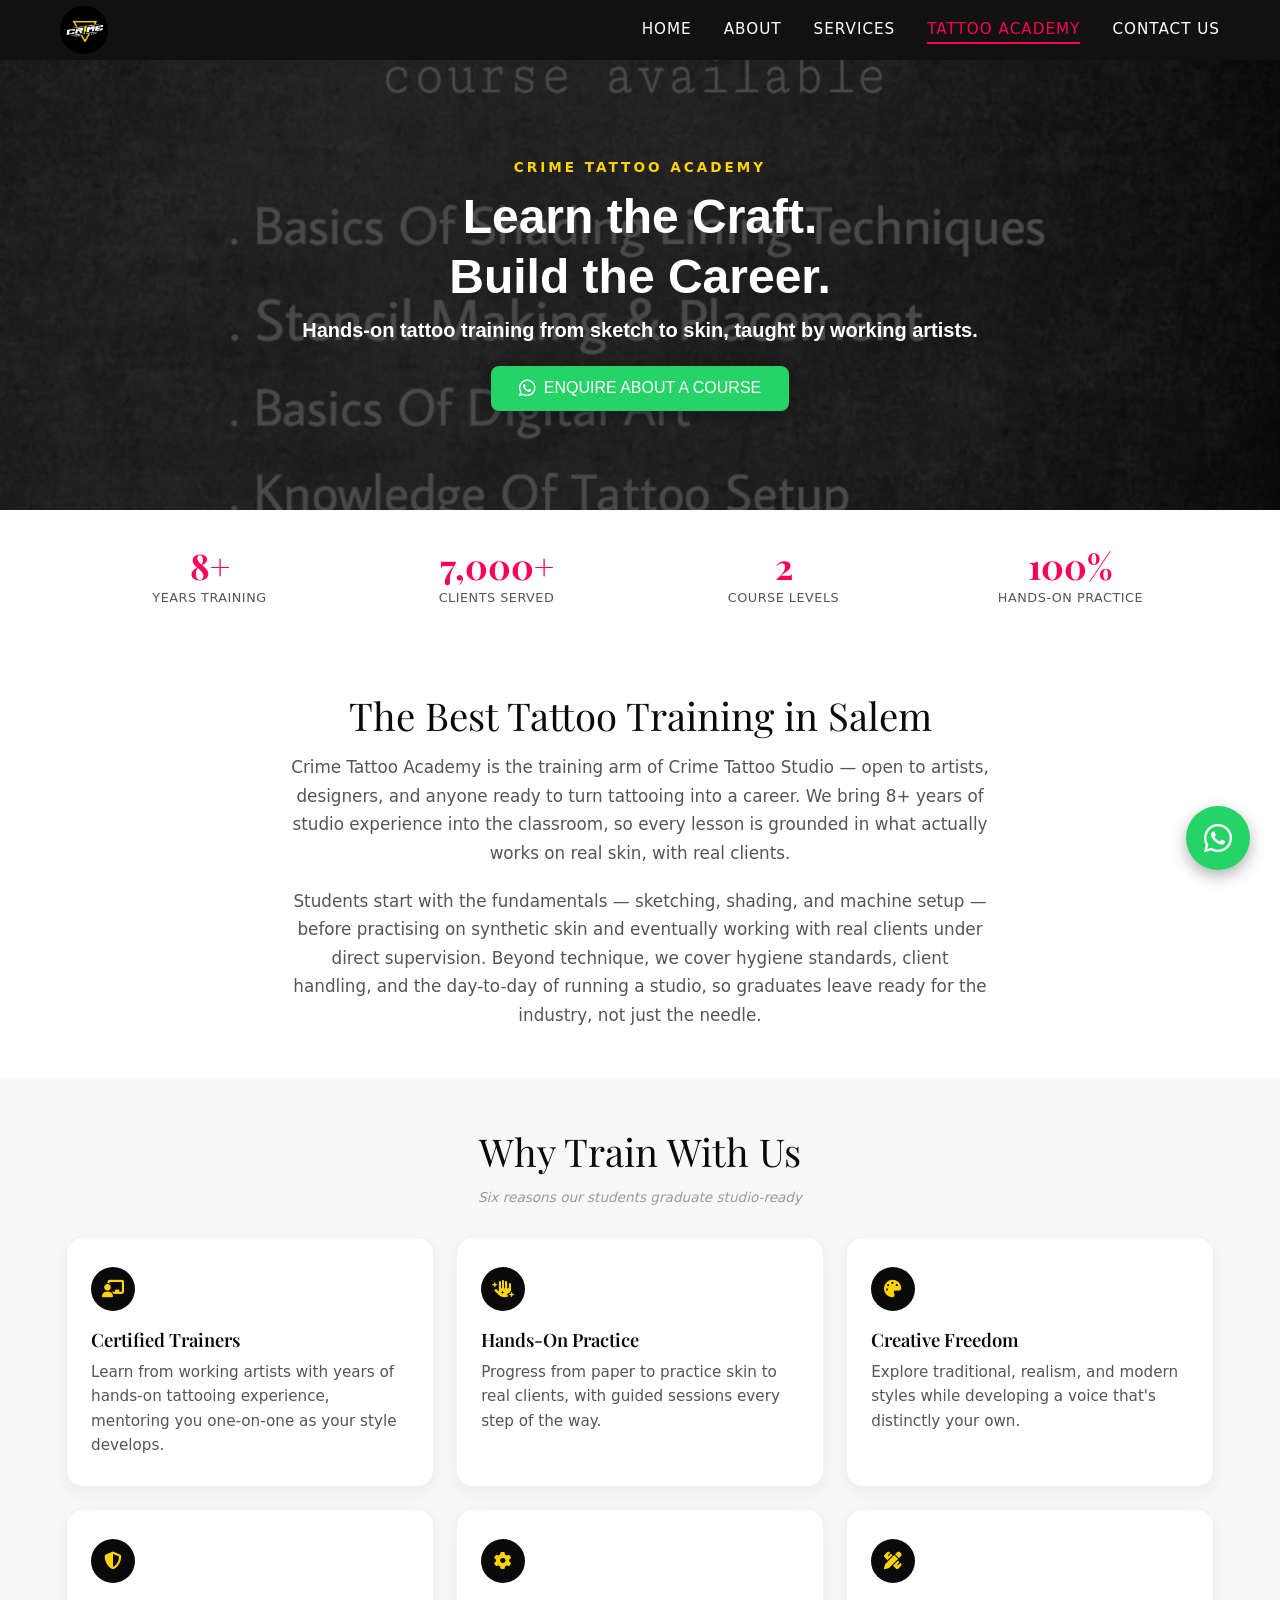
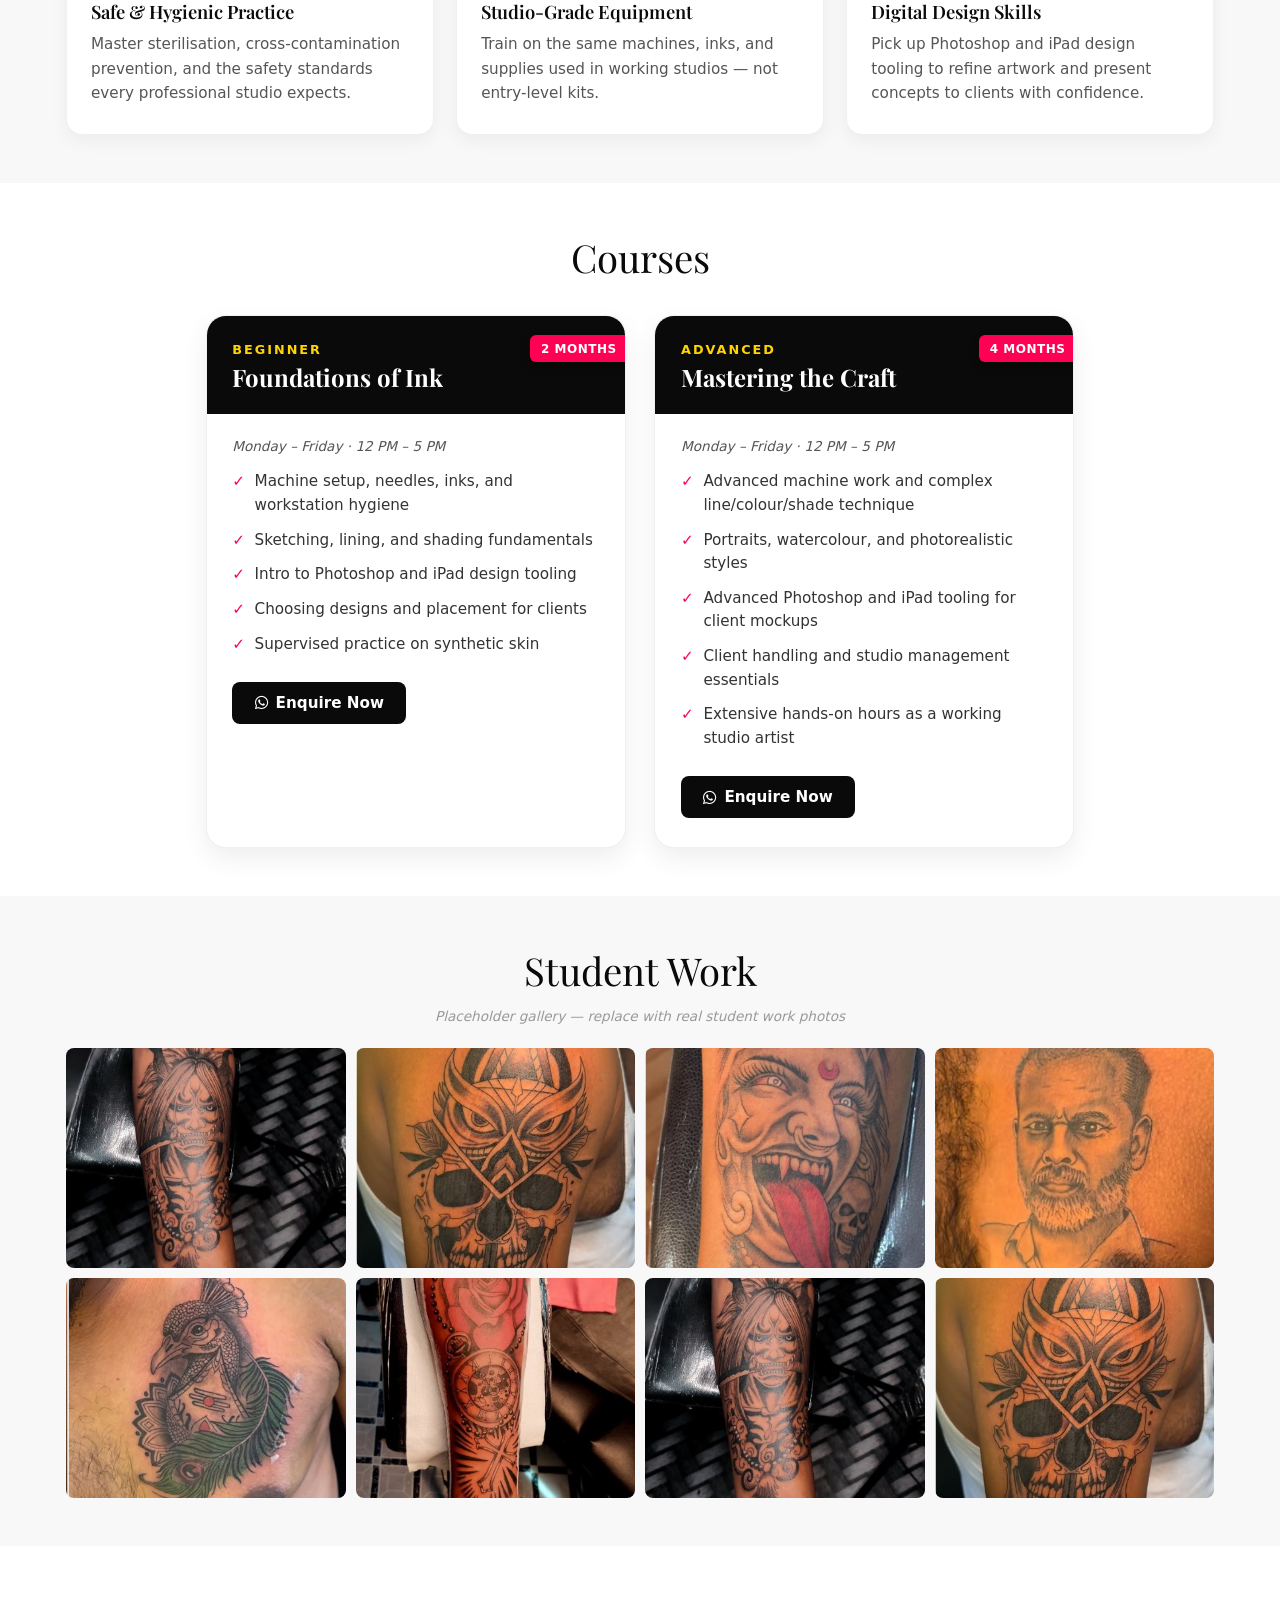
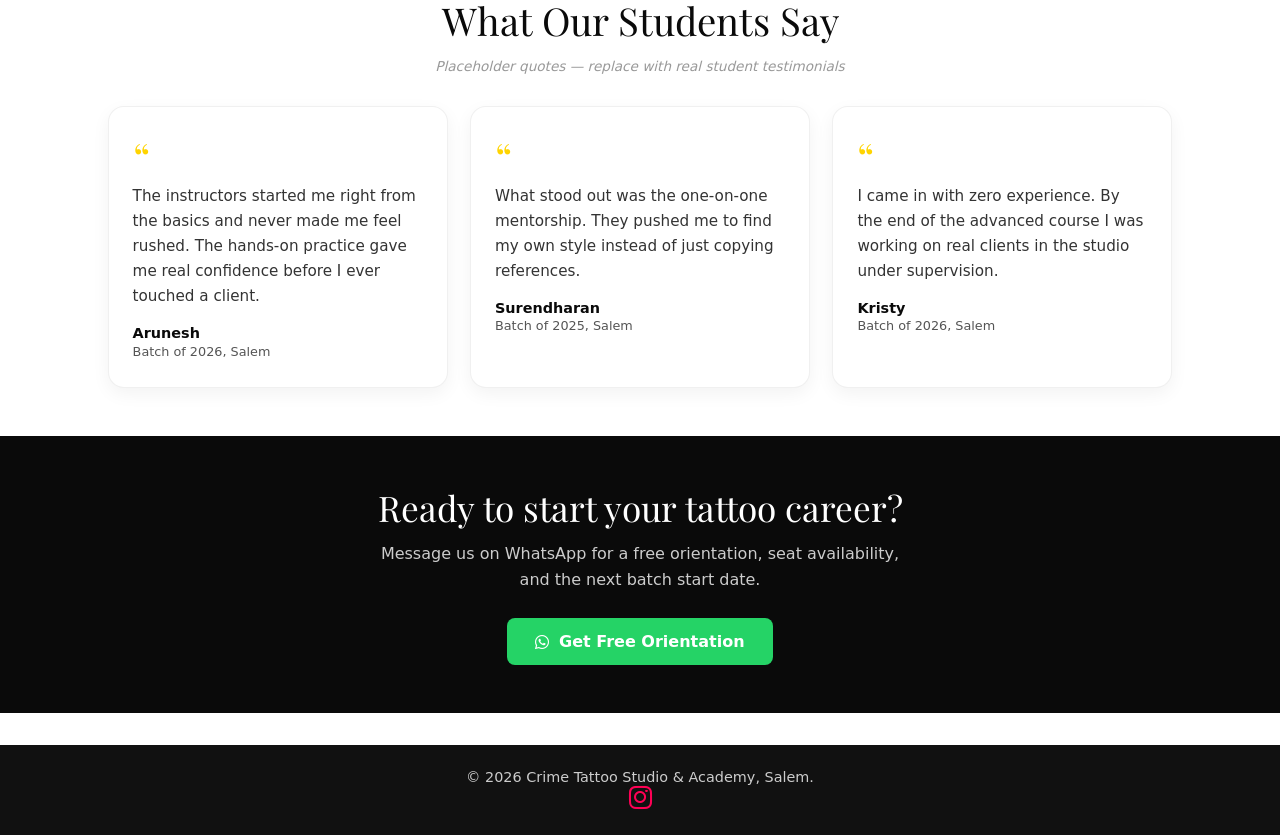
==== academy.html @ 5549ada5 "final" ====
<!DOCTYPE html>
<html lang="en">
<head>
    <meta charset="UTF-8">
    <meta name="viewport" content="width=device-width, initial-scale=1.0">
    <link rel="stylesheet" href="css/index.css.css">
    <link rel="icon" href="image/logo.png">
    <link href="https://fonts.googleapis.com/css2?family=Playfair+Display:wght@400;600;700&display=swap" rel="stylesheet">
    <link rel="stylesheet" href="https://cdnjs.cloudflare.com/ajax/libs/font-awesome/6.5.0/css/all.min.css">
    <title>Tattoo Academy — Crime Tattoo Studio</title>
</head>
<body>

    <!-- ---------------------------------------------------------------- menu-bar ---------------------------------------------------------------- -->
    <header class="header">
        <a href="index.html" class="logo-link">
            <img src="image/logo-img.png" alt="Crime Tattoo Studio" class="header-logo">
        </a>

        <nav class="desktop-nav">
            <ul>
                <li><a href="index.html#home">HOME</a></li>
                <li><a href="index.html#about">ABOUT</a></li>
                <li><a href="index.html#aesthetics">SERVICES</a></li>
                <li class="active"><a href="academy.html">TATTOO ACADEMY</a></li>
                <li><a href="index.html#contact">CONTACT US</a></li>
            </ul>
        </nav>

        <div class="hamburger" onclick="openMenu()" role="button" aria-label="Open menu" tabindex="0">
            <span></span>
            <span></span>
            <span></span>
        </div>
    </header>

    <!-- Sidebar Menu (mobile) -->
    <div id="menu" class="menu">
        <div class="menu-header">
            <img src="image/logo-img.png" alt="Crime Tattoo Studio" class="menu-logo">
            <span class="close" onclick="closeMenu()">✕</span>
        </div>

        <ul>
            <li><a href="index.html#home" onclick="closeMenu()">HOME</a></li>
            <li><a href="index.html#about" onclick="closeMenu()">ABOUT</a></li>
            <li><a href="index.html#aesthetics" onclick="closeMenu()">Services</a></li>
            <li class="active"><a href="academy.html" onclick="closeMenu()">TATTOO ACADEMY</a></li>
            <li><a href="index.html#contact" onclick="closeMenu()">CONTACT US</a></li>
        </ul>
    </div>

    <!-- ---------------------------------------------------------------- academy hero ---------------------------------------------------------------- -->
    <div class="academy-hero">
        <img src="image/course.jpg" alt="Tattoo academy training session" class="front-img">
        <div class="overlay">
            <p class="academy-eyebrow">CRIME TATTOO ACADEMY</p>
            <h1 class="overlay-text">Learn the Craft.<br>Build the Career.</h1>
            <p class="overlay-text-P">Hands-on tattoo training from sketch to skin, taught by working artists.</p>
            <a href="https://wa.me/919080496865?text=Hi%2C%20I%27d%20like%20to%20know%20more%20about%20the%20Tattoo%20Academy." target="_blank" rel="noopener" class="overlay-text-button" style="margin-bottom: 0;">
                <i class="fa-brands fa-whatsapp"></i> ENQUIRE ABOUT A COURSE
            </a>
        </div>
    </div>

    <!-- ---------------------------------------------------------------- stat strip ---------------------------------------------------------------- -->
    <div class="academy-stats">
        <div class="academy-stat">
            <span class="num">8+</span>
            <span class="label">Years Training</span>
        </div>
        <div class="academy-stat">
            <span class="num">7,000+</span>
            <span class="label">Clients Served</span>
        </div>
        <div class="academy-stat">
            <span class="num">2</span>
            <span class="label">Course Levels</span>
        </div>
        <div class="academy-stat">
            <span class="num">100%</span>
            <span class="label">Hands-On Practice</span>
        </div>
    </div>

    <!-- ---------------------------------------------------------------- intro ---------------------------------------------------------------- -->
    <section class="content-section">
        <h1 class="section-title">The Best Tattoo Training in Salem</h1>
        <div class="placeholder-block">
            <p class="placeholder-text">
                Crime Tattoo Academy is the training arm of Crime Tattoo Studio — open to artists, designers, and anyone ready to turn tattooing into a career. We bring 8+ years of studio experience into the classroom, so every lesson is grounded in what actually works on real skin, with real clients.
            </p>
            <br>
            <p class="placeholder-text">
                Students start with the fundamentals — sketching, shading, and machine setup — before practising on synthetic skin and eventually working with real clients under direct supervision. Beyond technique, we cover hygiene standards, client handling, and the day-to-day of running a studio, so graduates leave ready for the industry, not just the needle.
            </p>
        </div>
    </section>

    <!-- ---------------------------------------------------------------- why train with us ---------------------------------------------------------------- -->
    <section class="content-section content-section-alt">
        <h1 class="section-title">Why Train With Us</h1>
        <p class="placeholder-note">Six reasons our students graduate studio-ready</p>

        <div class="feature-grid">
            <div class="feature-card">
                <div class="feature-icon"><i class="fa-solid fa-chalkboard-user"></i></div>
                <h3>Certified Trainers</h3>
                <p>Learn from working artists with years of hands-on tattooing experience, mentoring you one-on-one as your style develops.</p>
            </div>

            <div class="feature-card">
                <div class="feature-icon"><i class="fa-solid fa-hand-sparkles"></i></div>
                <h3>Hands-On Practice</h3>
                <p>Progress from paper to practice skin to real clients, with guided sessions every step of the way.</p>
            </div>

            <div class="feature-card">
                <div class="feature-icon"><i class="fa-solid fa-palette"></i></div>
                <h3>Creative Freedom</h3>
                <p>Explore traditional, realism, and modern styles while developing a voice that's distinctly your own.</p>
            </div>

            <div class="feature-card">
                <div class="feature-icon"><i class="fa-solid fa-shield-halved"></i></div>
                <h3>Safe &amp; Hygienic Practice</h3>
                <p>Master sterilisation, cross-contamination prevention, and the safety standards every professional studio expects.</p>
            </div>

            <div class="feature-card">
                <div class="feature-icon"><i class="fa-solid fa-gear"></i></div>
                <h3>Studio-Grade Equipment</h3>
                <p>Train on the same machines, inks, and supplies used in working studios — not entry-level kits.</p>
            </div>

            <div class="feature-card">
                <div class="feature-icon"><i class="fa-solid fa-pen-ruler"></i></div>
                <h3>Digital Design Skills</h3>
                <p>Pick up Photoshop and iPad design tooling to refine artwork and present concepts to clients with confidence.</p>
            </div>
        </div>
    </section>

    <!-- ---------------------------------------------------------------- courses ---------------------------------------------------------------- -->
    <section class="content-section" id="courses">
        <h1 class="section-title">Courses</h1>

        <div class="course-grid">
            <div class="course-card">
                <div class="course-head">
                    <p class="course-tier">BEGINNER</p>
                    <h3 class="course-title">Foundations of Ink</h3>
                    <span class="course-duration">2 MONTHS</span>
                </div>
                <div class="course-body">
                    <p class="course-schedule">Monday – Friday · 12 PM – 5 PM</p>
                    <ul class="course-list">
                        <li>Machine setup, needles, inks, and workstation hygiene</li>
                        <li>Sketching, lining, and shading fundamentals</li>
                        <li>Intro to Photoshop and iPad design tooling</li>
                        <li>Choosing designs and placement for clients</li>
                        <li>Supervised practice on synthetic skin</li>
                    </ul>
                    <a href="https://wa.me/919080496865?text=Hi%2C%20I%27d%20like%20to%20enroll%20in%20the%20Beginner%20tattoo%20course." target="_blank" rel="noopener" class="course-enroll-btn">
                        <i class="fa-brands fa-whatsapp"></i> Enquire Now
                    </a>
                </div>
            </div>

            <div class="course-card">
                <div class="course-head">
                    <p class="course-tier">ADVANCED</p>
                    <h3 class="course-title">Mastering the Craft</h3>
                    <span class="course-duration">4 MONTHS</span>
                </div>
                <div class="course-body">
                    <p class="course-schedule">Monday – Friday · 12 PM – 5 PM</p>
                    <ul class="course-list">
                        <li>Advanced machine work and complex line/colour/shade technique</li>
                        <li>Portraits, watercolour, and photorealistic styles</li>
                        <li>Advanced Photoshop and iPad tooling for client mockups</li>
                        <li>Client handling and studio management essentials</li>
                        <li>Extensive hands-on hours as a working studio artist</li>
                    </ul>
                    <a href="https://wa.me/919080496865?text=Hi%2C%20I%27d%20like%20to%20enroll%20in%20the%20Advanced%20tattoo%20course." target="_blank" rel="noopener" class="course-enroll-btn">
                        <i class="fa-brands fa-whatsapp"></i> Enquire Now
                    </a>
                </div>
            </div>
        </div>
    </section>

    <!-- ---------------------------------------------------------------- student work gallery ---------------------------------------------------------------- -->
    <section class="content-section content-section-alt">
        <h1 class="section-title">Student Work</h1>
        <p class="placeholder-note">Placeholder gallery — replace with real student work photos</p>
        <div class="student-work-grid">
            <img src="image/art-1.jpg" alt="Student tattoo work 1">
            <img src="image/art-2.jpeg" alt="Student tattoo work 2">
            <img src="image/art-3.jpeg" alt="Student tattoo work 3">
            <img src="image/art-4.jpeg" alt="Student tattoo work 4">
            <img src="image/art-5.jpeg" alt="Student tattoo work 5">
            <img src="image/art-6.jpeg" alt="Student tattoo work 6">
            <img src="image/art-1.jpg" alt="Student tattoo work 7">
            <img src="image/art-2.jpeg" alt="Student tattoo work 8">
        </div>
    </section>

    <!-- ---------------------------------------------------------------- testimonials ---------------------------------------------------------------- -->
    <section class="content-section">
        <h1 class="section-title">What Our Students Say</h1>
        <p class="placeholder-note">Placeholder quotes — replace with real student testimonials</p>

        <div class="testimonial-grid">
            <div class="testimonial-card">
                <p class="quote-mark">&ldquo;</p>
                <p class="quote">The instructors started me right from the basics and never made me feel rushed. The hands-on practice gave me real confidence before I ever touched a client.</p>
                <p class="student-name">Arunesh</p>
                <p class="student-origin">Batch of 2026, Salem</p>
            </div>

            <div class="testimonial-card">
                <p class="quote-mark">&ldquo;</p>
                <p class="quote">What stood out was the one-on-one mentorship. They pushed me to find my own style instead of just copying references.</p>
                <p class="student-name">Surendharan</p>
                <p class="student-origin">Batch of 2025, Salem</p>
            </div>

            <div class="testimonial-card">
                <p class="quote-mark">&ldquo;</p>
                <p class="quote">I came in with zero experience. By the end of the advanced course I was working on real clients in the studio under supervision.</p>
                <p class="student-name">Kristy</p>
                <p class="student-origin">Batch of 2026, Salem</p>
            </div>
        </div>
    </section>

    <!-- ---------------------------------------------------------------- enroll CTA band ---------------------------------------------------------------- -->
    <div class="academy-cta-band">
        <h2>Ready to start your tattoo career?</h2>
        <p>Message us on WhatsApp for a free orientation, seat availability, and the next batch start date.</p>
        <a href="https://wa.me/919080496865?text=Hi%2C%20I%27d%20like%20a%20free%20orientation%20for%20the%20Tattoo%20Academy." target="_blank" rel="noopener" class="academy-cta-btn">
            <i class="fa-brands fa-whatsapp"></i> Get Free Orientation
        </a>
    </div>

    <!-- ---------------------------------------------------------------- floating whatsapp (mobile + desktop) ---------------------------------------------------------------- -->
    <a href="https://wa.me/919080496865?text=Hi%2C%20I%27d%20like%20to%20know%20more%20about%20the%20Tattoo%20Academy." target="_blank" rel="noopener" class="whatsapp-float" aria-label="Enquire about the Tattoo Academy on WhatsApp">
        <i class="fa-brands fa-whatsapp"></i>
    </a>

    <footer>
        <p>&copy; 2026 Crime Tattoo Studio &amp; Academy, Salem.</p>
        <div>
            <a href="https://www.instagram.com/crime_tattoo_studio?utm_source=ig_web_button_share_sheet&igsh=ZDNlZDc0MzIxNw==" target="_blank" rel="noopener" class="insta-icon">
                <i class="fa-brands fa-instagram"></i>
            </a>
        </div>
    </footer>

    <script>
        function openMenu() {
            document.getElementById("menu").classList.add("active");
        }

        function closeMenu() {
            document.getElementById("menu").classList.remove("active");
        }
    </script>
</body>
</html>
---- css/index.css.css ----
/* ==========================================================================
   Crime Tattoo Studio — responsive stylesheet
   Mobile-first. Brand: black / yellow accent / pink-red (kept from original).
   ========================================================================== */

:root {
  --ink: #0a0a0a;
  --paper: #ffffff;
  --accent-yellow: #ffd400;
  --accent-pink: #ff0055;
  --accent-coral: #ff6f6f;
  --muted: #555;
  --max-width: 1180px;
}

* {
  box-sizing: border-box;
}

body {
  margin: 0;
  font-family: system-ui, -apple-system, BlinkMacSystemFont, 'Segoe UI', Roboto, Oxygen, Ubuntu, Cantarell, 'Open Sans', 'Helvetica Neue', sans-serif;
  color: var(--ink);
  overflow-x: hidden;
}

img {
  max-width: 100%;
  display: block;
}

a {
  color: inherit;
}

.logo-img {
  border-radius: 50%;
  object-fit: cover;
}

/* -------------------------------------------------------------------- menu bar -------------------------------------------------------------------- */
.header {
  height: 60px;
  background: #111;
  display: flex;
  justify-content: space-between;
  align-items: center;
  padding: 0 20px;
}

.header .logo-link {
  display: flex;
  align-items: center;
}

.header-logo {
  width: 48px;
  height: 48px;
  border-radius: 50%;
  object-fit: cover;
}

/* Hamburger (mobile) */
.hamburger {
  cursor: pointer;
}

.hamburger span {
  display: block;
  width: 35px;
  height: 5px;
  background: var(--accent-pink);
  margin: 6px 0;
  border-radius: 5px;
}

/* Desktop nav — hidden on mobile, shown at tablet+ */
.desktop-nav {
  display: none;
}

.desktop-nav ul {
  display: flex;
  gap: 2rem;
  list-style: none;
  margin: 0;
  padding: 0;
}

.desktop-nav ul li {
  color: #fff;
  font-size: 0.95rem;
  letter-spacing: 1px;
  cursor: pointer;
  padding: 4px 0;
  border-bottom: 2px solid transparent;
  transition: border-color 0.2s ease, color 0.2s ease;
}

.desktop-nav ul li:hover {
  color: var(--accent-yellow);
}

.desktop-nav ul li a {
  text-decoration: none;
  color: inherit;
}

.desktop-nav ul li.active {
  color: var(--accent-pink);
  border-bottom-color: var(--accent-pink);
}

/* Mobile slide-out menu */
.menu {
  position: fixed;
  top: 0;
  right: -100%;
  width: 100%;
  height: 100vh;
  background: #000;
  transition: 0.4s ease;
  padding: 20px;
  z-index: 99999;
}

.menu.active {
  right: 0;
}

.menu-header {
  display: flex;
  justify-content: space-between;
  align-items: center;
}

.menu-logo {
  width: 48px;
  height: 48px;
  border-radius: 50%;
  object-fit: cover;
}

.close {
  font-size: 28px;
  color: var(--accent-pink);
  cursor: pointer;
}

.menu ul {
  margin-top: 50px;
  list-style: none;
  padding: 0;
}

.menu ul li {
  padding: 15px 0;
  font-size: 20px;
}

.menu ul li a {
  display: block;
  color: #fff;
  text-decoration: none;
  cursor: pointer;
}

.menu ul li.active a {
  color: var(--accent-pink);
}

/* -------------------------------------------------------------------- hero -------------------------------------------------------------------- */
.front-img-div {
  position: relative;
  width: 100%;
  height: 100vh;
  min-height: 480px;
  overflow: hidden;
}

.front-img {
  width: 100%;
  height: 100%;
  object-fit: cover;
}

.overlay {
  position: absolute;
  inset: 0;
  background: rgba(0, 0, 0, 0.65);
  display: flex;
  flex-direction: column;
  align-items: center;
  justify-content: center;
  text-align: center;
  padding: 0 1.2rem;
}

.overlay-text {
  color: white;
  font-size: clamp(1.6rem, 6vw, 2.5rem);
  font-weight: bold;
  line-height: 1.25;
  font-family: 'Franklin Gothic Medium', 'Arial Narrow', Arial, sans-serif;
  margin: 0 0 0.75rem;
}

.overlay-text-P {
  color: white;
  font-weight: bold;
  font-size: clamp(0.9rem, 2.5vw, 1.1rem);
  font-family: 'Franklin Gothic Medium', 'Arial Narrow', Arial, sans-serif;
  margin: 0 0 1.5rem;
}

.overlay-text-button {
  display: inline-flex;
  align-items: center;
  gap: 0.5rem;
  color: white;
  font-weight: 500;
  text-decoration: none;
  border: 2px solid var(--accent-yellow);
  border-radius: 8px;
  background-color: #25D366; /* WhatsApp green so the action reads instantly */
  border-color: #25D366;
  cursor: pointer;
  font-family: "Inter UI", "SF Pro Display", -apple-system, BlinkMacSystemFont, "Segoe UI", Roboto, Oxygen, Ubuntu, Cantarell, "Open Sans", "Helvetica Neue", sans-serif;
  font-size: 16px;
  height: 2.8rem;
  padding: 0 1.6rem;
  box-shadow: rgba(0, 0, 0, 0.35) 0 4px 16px;
  transition: transform 0.2s ease, box-shadow 0.2s ease;
  margin-bottom: 6.5rem; /* clears space above the artist photo */
}

.overlay-text-button:hover {
  transform: translateY(-2px);
  box-shadow: rgba(0, 0, 0, 0.45) 0 6px 20px;
}

.overlay-text-button i {
  font-size: 1.2rem;
}

.front-img-artist {
  position: absolute;
  bottom: 5%;
  left: 50%;
  transform: translateX(-50%);
  width: 9rem;
  height: 9rem;
  border-radius: 50%;
  object-fit: cover;
  border: 3px solid var(--accent-yellow);
}

/* -------------------------------------------------------------------- bio -------------------------------------------------------------------- */
.brand-container {
  width: 100%;
  padding: 2.5rem 1rem 1rem;
  display: flex;
  justify-content: center;
  align-items: center;
}

.brand-img-1 {
  width: 60%;
  max-width: 220px;
  height: auto;
  object-fit: contain;
}

.bio {
  text-align: center;
  padding: 0 1rem;
}

.bio-font {
  font-family: 'Playfair Display', serif;
  font-size: clamp(1.5rem, 4vw, 2.2rem);
  font-weight: 400;
  line-height: 1.3em;
  max-width: 800px;
  margin: 0 auto;
}

.para-div {
  text-align: center;
  padding: 1.5rem 1rem 0;
}

.bio-para {
  max-width: 700px;
  margin: 0 auto;
  text-align: center;
  font-size: 1.05rem;
  line-height: 1.7;
  color: var(--muted);
}

/* Instagram embed */
.insta-embed-wrap {
  display: flex;
  justify-content: center;
  padding: 2rem 1rem 0;
}

/* -------------------------------------------------------------------- pricing -------------------------------------------------------------------- */
.pricing {
  font-family: 'Playfair Display', serif;
  font-size: clamp(1.8rem, 5vw, 2.4rem);
  font-weight: 400;
  margin: 2.5rem 0 0.5rem;
}

.price-grid {
  display: flex;
  flex-wrap: wrap;
  justify-content: center;
  gap: 1.5rem;
  padding: 1rem 1rem 1rem;
  max-width: var(--max-width);
  margin: 0 auto;
}

.price-card {
  flex: 1 1 280px;
  max-width: 360px;
  width: 100%;
  background: #fff;
  border: 1px solid rgba(0, 0, 0, 0.1);
  border-radius: 20px;
  padding: 40px 20px 30px;
  margin: 0;
  text-align: center;
  box-shadow: 0px 8px 20px rgba(0, 0, 0, 0.05);
  transition: transform 0.25s ease, box-shadow 0.25s ease;
}

.price-card:hover {
  transform: translateY(-6px);
  box-shadow: 0px 14px 28px rgba(0, 0, 0, 0.1);
}

.price-card h2 {
  font-size: 26px;
  letter-spacing: 4px;
  font-weight: 600;
  margin: 0;
}

.price-card .sub {
  color: #888;
  font-size: 16px;
  margin-top: 8px;
}

.price-card .price {
  color: var(--accent-coral);
  font-size: 36px;
  font-weight: 700;
  margin: 18px 0;
}

.price-card .desc {
  font-size: 14px;
  color: #555;
  margin-top: 12px;
  line-height: 1.6;
}

/* -------------------------------------------------------------------- artist -------------------------------------------------------------------- */
.artist {
  text-align: center;
  padding-top: 1rem;
}

.artist h1 {
  font-family: 'Playfair Display', serif;
  font-size: clamp(1.8rem, 5vw, 2.4rem);
  font-weight: 400;
}

.center-wrapper {
  display: flex;
  justify-content: center;
  align-items: center;
  width: 100%;
  padding: 0 1rem 2rem;
}

.team-card {
  width: 100%;
  max-width: 320px;
  border-radius: 10px;
  overflow: hidden;
  box-shadow: 0 4px 15px rgba(0, 0, 0, 0.1);
  background: white;
  text-align: center;
}

.team-img {
  width: 100%;
  height: 350px;
  object-fit: cover;
}

.team-info {
  padding: 25px 10px;
}

.team-info h2 {
  margin: 0;
  font-size: 20px;
  font-weight: 700;
  letter-spacing: 1px;
}

.team-info p {
  margin: 5px 0 15px;
  font-size: 16px;
  color: #555;
}

.insta-icon i {
  font-size: 26px;
  color: var(--accent-pink);
  transition: 0.3s;
}

.insta-icon i:hover {
  transform: scale(1.2);
}

.portfolio-btn {
  display: flex;
  margin: 10px auto 3px;
  padding: 10px 22px;
  background: black;
  color: white;
  text-decoration: none;
  font-size: 16px;
  font-weight: 600;
  border-radius: 8px;
  transition: 0.3s;
  justify-content: center;
  align-items: center;
  gap: 12px;
  max-width: fit-content;
}

.portfolio-btn:hover {
  background: #333;
}

/* -------------------------------------------------------------------- artworks -------------------------------------------------------------------- */
.art-work {
  text-align: center;
  padding-bottom: 2rem;
}

.art-work h1 {
  font-family: 'Playfair Display', serif;
  font-size: clamp(1.8rem, 5vw, 2.4rem);
  font-weight: 400;
}

.artwork-grid {
  display: grid;
  grid-template-columns: repeat(2, 1fr);
  gap: 10px;
  max-width: var(--max-width);
  margin: 1.5rem auto 0;
  padding: 0 1rem;
}

.artwork-img {
  width: 100%;
  height: 180px;
  object-fit: cover;
  border-radius: 8px;
  transition: transform 0.3s ease, box-shadow 0.3s ease;
}

.artwork-img:hover {
  transform: scale(1.03);
  box-shadow: 0 8px 20px rgba(0, 0, 0, 0.2);
}

/* -------------------------------------------------------------------- placeholder content sections (About / Aesthetics / Academy / Contact) -------------------------------------------------------------------- */
.content-section {
  text-align: center;
  padding: 3rem 1.2rem;
  scroll-margin-top: 70px; /* keeps the section title visible below the fixed-ish header when jumped to via #anchor */
}

.content-section-alt {
  background: #f8f8f8;
}

.section-title {
  font-family: 'Playfair Display', serif;
  font-size: clamp(1.8rem, 5vw, 2.4rem);
  font-weight: 400;
  margin: 0 0 0.75rem;
}

.placeholder-note {
  font-size: 0.85rem;
  color: #999;
  font-style: italic;
  margin: 0 0 1.5rem;
}

.placeholder-block {
  max-width: 700px;
  margin: 0 auto;
}

.placeholder-text {
  font-size: 1.05rem;
  line-height: 1.7;
  color: var(--muted);
  margin: 0;
}


.placeholder-grid {
  display: flex;
  flex-wrap: wrap;
  justify-content: center;
  gap: 1.2rem;
  max-width: var(--max-width);
  margin: 0 auto;
}
 
.placeholder-box {
  flex: 1 1 220px;
  max-width: 280px;
  height: 220px;
  /* height: 280px; */
  border-radius: 12px;
  overflow: hidden;

  background: repeating-linear-gradient(
    45deg,
    #e8e8e8,
    #e8e8e8 10px,
    #f3f3f3 10px,
    #f3f3f3 20px
  );
}

.placeholder-box img {
    width: 100%;
    height: 100%;
    object-fit: fill;
    /* object-fit: contain; */
    display: block;
}


.placeholder-box .artwork-img {
  width: 100%;
  height: 100%;
  object-fit: cover;
  border-radius: 0;
}


.contact-whatsapp-btn {
  display: inline-flex;
  align-items: center;
  gap: 0.5rem;
  margin-top: 1.5rem;
  background-color: #25D366;
  color: #fff;
  text-decoration: none;
  font-weight: 600;
  font-size: 15px;
  padding: 0.8rem 1.6rem;
  border-radius: 8px;
  transition: transform 0.2s ease, box-shadow 0.2s ease;
}

.contact-whatsapp-btn:hover {
  transform: translateY(-2px);
  box-shadow: 0 6px 16px rgba(0, 0, 0, 0.2);
}

/* -------------------------------------------------------------------- floating WhatsApp button -------------------------------------------------------------------- */
.whatsapp-float {
  position: fixed;
  bottom: 22px;
  right: 22px;
  width: 56px;
  height: 56px;
  background-color: #25D366;
  border-radius: 50%;
  display: flex;
  align-items: center;
  justify-content: center;
  color: white;
  font-size: 28px;
  box-shadow: 0 6px 16px rgba(0, 0, 0, 0.3);
  z-index: 9999;
  text-decoration: none;
  transition: transform 0.2s ease;
}

.whatsapp-float:hover {
  transform: scale(1.08);
}

/* -------------------------------------------------------------------- footer -------------------------------------------------------------------- */
footer {
  background: #111;
  color: #ccc;
  text-align: center;
  padding: 1.5rem 1rem;
  font-size: 0.9rem;
  margin-top: 2rem;
}

footer p {
  margin: 0;
}

/* ==========================================================================
   Tattoo Academy page
   ========================================================================== */

/* Academy hero — shorter than the homepage hero, same overlay treatment */
.academy-hero {
  position: relative;
  width: 100%;
  height: 60vh;
  min-height: 360px;
  overflow: hidden;
}

.academy-hero .front-img {
  width: 100%;
  height: 100%;
  object-fit: cover;
}

.academy-hero .overlay {
  background: rgba(0, 0, 0, 0.7);
}

.academy-eyebrow {
  color: var(--accent-yellow);
  font-size: 0.85rem;
  letter-spacing: 3px;
  font-weight: 600;
  margin: 0 0 0.75rem;
}

/* Stat strip under the hero */
.academy-stats {
  display: flex;
  flex-wrap: wrap;
  justify-content: center;
  gap: 0;
  max-width: var(--max-width);
  margin: 0 auto;
  padding: 1.8rem 1rem;
  text-align: center;
}

.academy-stat {
  flex: 1 1 140px;
  padding: 0.5rem 1rem;
}

.academy-stat .num {
  display: block;
  font-family: 'Playfair Display', serif;
  font-size: clamp(1.6rem, 4vw, 2.2rem);
  color: var(--accent-pink);
  font-weight: 700;
  line-height: 1.1;
}

.academy-stat .label {
  display: block;
  font-size: 0.8rem;
  color: var(--muted);
  letter-spacing: 0.5px;
  margin-top: 0.25rem;
  text-transform: uppercase;
}

/* Why train with us — feature grid */
.feature-grid {
  display: grid;
  grid-template-columns: 1fr;
  gap: 1.4rem;
  max-width: var(--max-width);
  margin: 2rem auto 0;
  padding: 0 1rem;
}

.feature-card {
  background: #fff;
  border-radius: 16px;
  padding: 1.8rem 1.5rem;
  text-align: left;
  box-shadow: 0 6px 18px rgba(0, 0, 0, 0.05);
  border: 1px solid rgba(0, 0, 0, 0.06);
}

.feature-card .feature-icon {
  width: 44px;
  height: 44px;
  border-radius: 50%;
  background: var(--ink);
  color: var(--accent-yellow);
  display: flex;
  align-items: center;
  justify-content: center;
  font-size: 1.1rem;
  margin-bottom: 1rem;
}

.feature-card h3 {
  font-family: 'Playfair Display', serif;
  font-weight: 600;
  font-size: 1.15rem;
  margin: 0 0 0.5rem;
}

.feature-card p {
  font-size: 0.95rem;
  color: var(--muted);
  line-height: 1.6;
  margin: 0;
}

/* Courses */
.course-grid {
  display: flex;
  flex-wrap: wrap;
  justify-content: center;
  gap: 1.8rem;
  max-width: var(--max-width);
  margin: 2rem auto 0;
  padding: 0 1rem;
}

.course-card {
  position: relative;
  flex: 1 1 320px;
  max-width: 420px;
  width: 100%;
  background: #fff;
  border-radius: 20px;
  overflow: hidden;
  box-shadow: 0 10px 26px rgba(0, 0, 0, 0.07);
  border: 1px solid rgba(0, 0, 0, 0.06);
  text-align: left;
}

.course-card .course-head {
  background: var(--ink);
  color: #fff;
  padding: 1.6rem 1.6rem 1.3rem;
  position: relative;
}

.course-card .course-tier {
  font-size: 0.8rem;
  letter-spacing: 2px;
  color: var(--accent-yellow);
  font-weight: 600;
  margin: 0 0 0.3rem;
}

.course-card .course-title {
  font-family: 'Playfair Display', serif;
  font-size: 1.5rem;
  margin: 0;
}

/* duration ribbon — signature detail, pinned top-right of each course card */
.course-duration {
  position: absolute;
  top: 1.2rem;
  right: -0.4rem;
  background: var(--accent-pink);
  color: #fff;
  font-size: 0.75rem;
  font-weight: 700;
  letter-spacing: 0.5px;
  padding: 0.4rem 0.9rem 0.4rem 0.7rem;
  border-radius: 6px 0 0 6px;
  box-shadow: 0 4px 10px rgba(0, 0, 0, 0.25);
}

.course-duration::after {
  content: "";
  position: absolute;
  right: -0.4rem;
  top: 0;
  border-style: solid;
  border-width: 0 0.4rem 0.4rem 0;
  border-color: transparent #b8003f transparent transparent;
}

.course-card .course-body {
  padding: 1.5rem 1.6rem 1.8rem;
}

.course-card .course-schedule {
  font-size: 0.85rem;
  color: var(--muted);
  margin: 0 0 1rem;
  font-style: italic;
}

.course-card ul.course-list {
  list-style: none;
  padding: 0;
  margin: 0 0 1.6rem;
}

.course-card ul.course-list li {
  position: relative;
  padding-left: 1.4rem;
  margin-bottom: 0.7rem;
  font-size: 0.95rem;
  line-height: 1.55;
  color: #333;
}

.course-card ul.course-list li::before {
  content: "✓";
  position: absolute;
  left: 0;
  color: var(--accent-pink);
  font-weight: 700;
}

.course-enroll-btn {
  display: inline-flex;
  align-items: center;
  gap: 0.5rem;
  background: var(--ink);
  color: #fff;
  text-decoration: none;
  font-weight: 600;
  font-size: 0.95rem;
  padding: 0.75rem 1.4rem;
  border-radius: 8px;
  transition: background 0.2s ease, transform 0.2s ease;
}

.course-enroll-btn:hover {
  background: var(--accent-pink);
  transform: translateY(-2px);
}

/* Student work gallery — reuse artwork grid sizing, own wrapper */
.student-work-grid {
  display: grid;
  grid-template-columns: repeat(2, 1fr);
  gap: 10px;
  max-width: var(--max-width);
  margin: 1.5rem auto 0;
  padding: 0 1rem;
}

.student-work-grid img {
  width: 100%;
  height: 160px;
  object-fit: cover;
  border-radius: 8px;
  transition: transform 0.3s ease, box-shadow 0.3s ease;
}

.student-work-grid img:hover {
  transform: scale(1.03);
  box-shadow: 0 8px 20px rgba(0, 0, 0, 0.2);
}

/* Testimonials */
.testimonial-grid {
  display: flex;
  flex-wrap: wrap;
  justify-content: center;
  gap: 1.4rem;
  max-width: var(--max-width);
  margin: 2rem auto 0;
  padding: 0 1rem;
}

.testimonial-card {
  flex: 1 1 280px;
  max-width: 340px;
  background: #fff;
  border-radius: 16px;
  padding: 1.8rem 1.5rem;
  text-align: left;
  box-shadow: 0 6px 18px rgba(0, 0, 0, 0.05);
  border: 1px solid rgba(0, 0, 0, 0.06);
}

.testimonial-card .quote-mark {
  font-family: 'Playfair Display', serif;
  font-size: 2.6rem;
  color: var(--accent-yellow);
  line-height: 1;
  margin: 0 0 0.4rem;
}

.testimonial-card p.quote {
  font-size: 0.95rem;
  color: #333;
  line-height: 1.65;
  margin: 0 0 1rem;
}

.testimonial-card .student-name {
  font-weight: 700;
  font-size: 0.9rem;
  margin: 0;
}

.testimonial-card .student-origin {
  font-size: 0.8rem;
  color: var(--muted);
  margin: 0.15rem 0 0;
}

/* Enroll CTA band */
.academy-cta-band {
  background: var(--ink);
  color: #fff;
  text-align: center;
  padding: 3rem 1.2rem;
}

.academy-cta-band h2 {
  font-family: 'Playfair Display', serif;
  font-size: clamp(1.6rem, 4vw, 2.2rem);
  font-weight: 400;
  margin: 0 0 0.6rem;
}

.academy-cta-band p {
  color: #ccc;
  font-size: 1rem;
  max-width: 540px;
  margin: 0 auto 1.6rem;
  line-height: 1.6;
}

.academy-cta-btn {
  display: inline-flex;
  align-items: center;
  gap: 0.6rem;
  background-color: #25D366;
  color: #fff;
  text-decoration: none;
  font-weight: 600;
  font-size: 1rem;
  padding: 0.9rem 1.8rem;
  border-radius: 8px;
  transition: transform 0.2s ease, box-shadow 0.2s ease;
}

.academy-cta-btn:hover {
  transform: translateY(-2px);
  box-shadow: 0 8px 20px rgba(0, 0, 0, 0.35);
}
/* ==========================================================================
   Tablet and up (≥ 768px)
   ========================================================================== */
@media only screen and (min-width: 768px) {
  .desktop-nav {
    display: block;
  }

  .hamburger {
    display: none;
  }

  .header {
    padding: 0 40px;
  }

  .front-img-artist {
    width: 10rem;
    height: 10rem;
  }

  .bio-font {
    font-size: clamp(1.8rem, 3vw, 2.4rem);
  }

  .artwork-grid {
    grid-template-columns: repeat(3, 1fr);
  }

  .artwork-img {
    height: 220px;
  }

  /* academy */
  .academy-hero {
    height: 50vh;
  }

  .feature-grid {
    grid-template-columns: repeat(2, 1fr);
  }

  .student-work-grid {
    grid-template-columns: repeat(3, 1fr);
  }

  .student-work-grid img {
    height: 190px;
  }
}

/* ==========================================================================
   Desktop and up (≥ 1024px)
   ========================================================================== */
@media only screen and (min-width: 1024px) {
  .header {
    padding: 0 60px;
  }

  .overlay-text {
    font-size: 3rem;
  }

  .overlay-text-P {
    font-size: 1.25rem;
  }

  .front-img-artist {
    width: 11rem;
    height: 11rem;
  }

  .bio-para {
    font-size: 1.15rem;
  }

  .price-grid {
    gap: 2rem;
  }

  .team-card {
    max-width: 340px;
  }

  .artwork-grid {
    grid-template-columns: repeat(4, 1fr);
  }

  .artwork-img {
    height: 240px;
  }

  /* academy */
  .feature-grid {
    grid-template-columns: repeat(3, 1fr);
  }

  .student-work-grid {
    grid-template-columns: repeat(4, 1fr);
  }

  .student-work-grid img {
    height: 220px;
  }

  .whatsapp-float {
    width: 64px;
    height: 64px;
    font-size: 32px;
    bottom: 30px;
    right: 30px;
  }
}


#location {
    padding: 60px 20px;
    text-align: center;
}

#location iframe {
    border-radius: 12px;
}
/* ==========================================================================
   Small phones (≤ 380px) — tighten up the hero so nothing overlaps
   ========================================================================== */
/* @media only screen and (max-width: 380px) { */
@media only screen and (max-width: 768px) {

  .overlay-text {
    font-size: 1.4rem;
  }

  .front-img-artist {
    width: 7rem;
    height: 7rem;
  }

  .overlay-text-button {
    font-size: 14px;
    padding: 0 1.2rem;
  }

  .academy-hero {
    height: 48vh;
    min-height: 320px;
  }

  .course-duration {
    top: 0.9rem;
    font-size: 0.68rem;
    padding: 0.35rem 0.75rem 0.35rem 0.6rem;
  }

    .location-section {
        /* padding: 40px 15px; */
        display: none !important;
    }

    .map-container iframe {
        /* height: 300px; */
        display: none !important;
    }
}
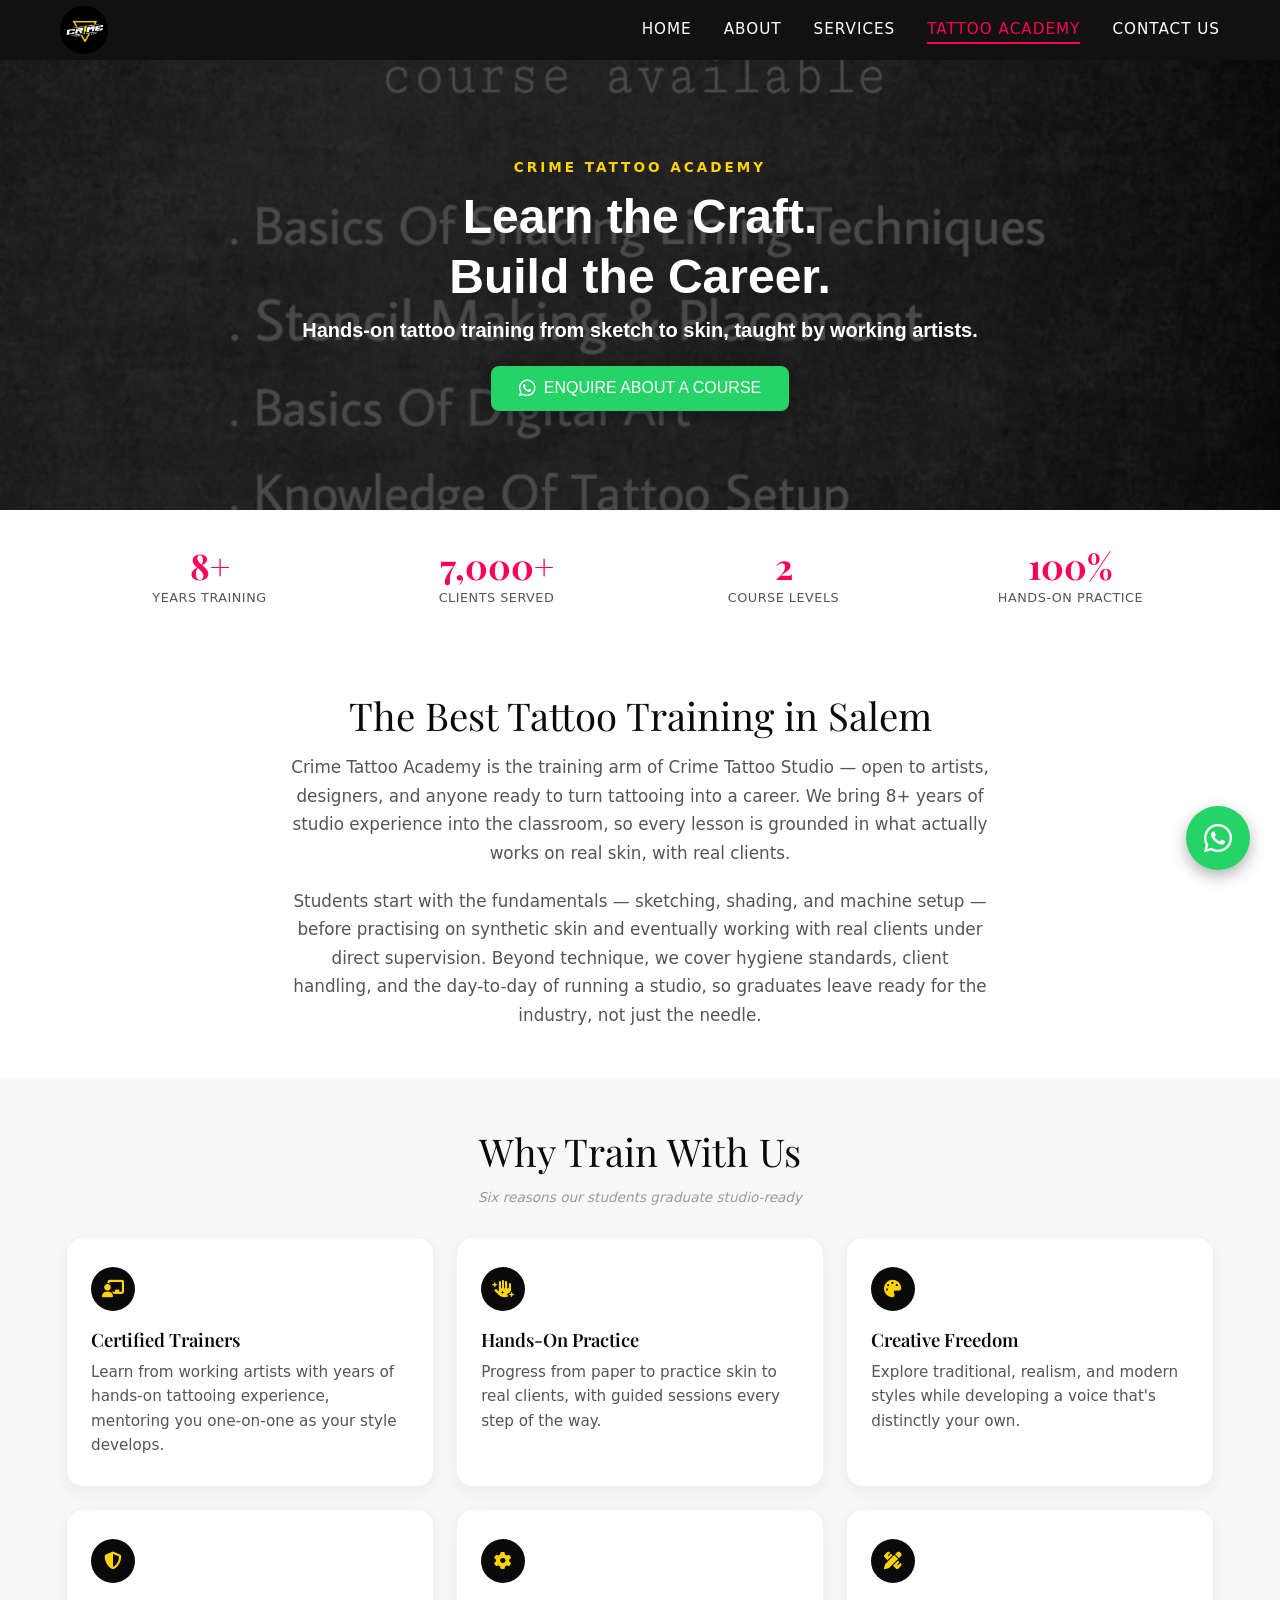
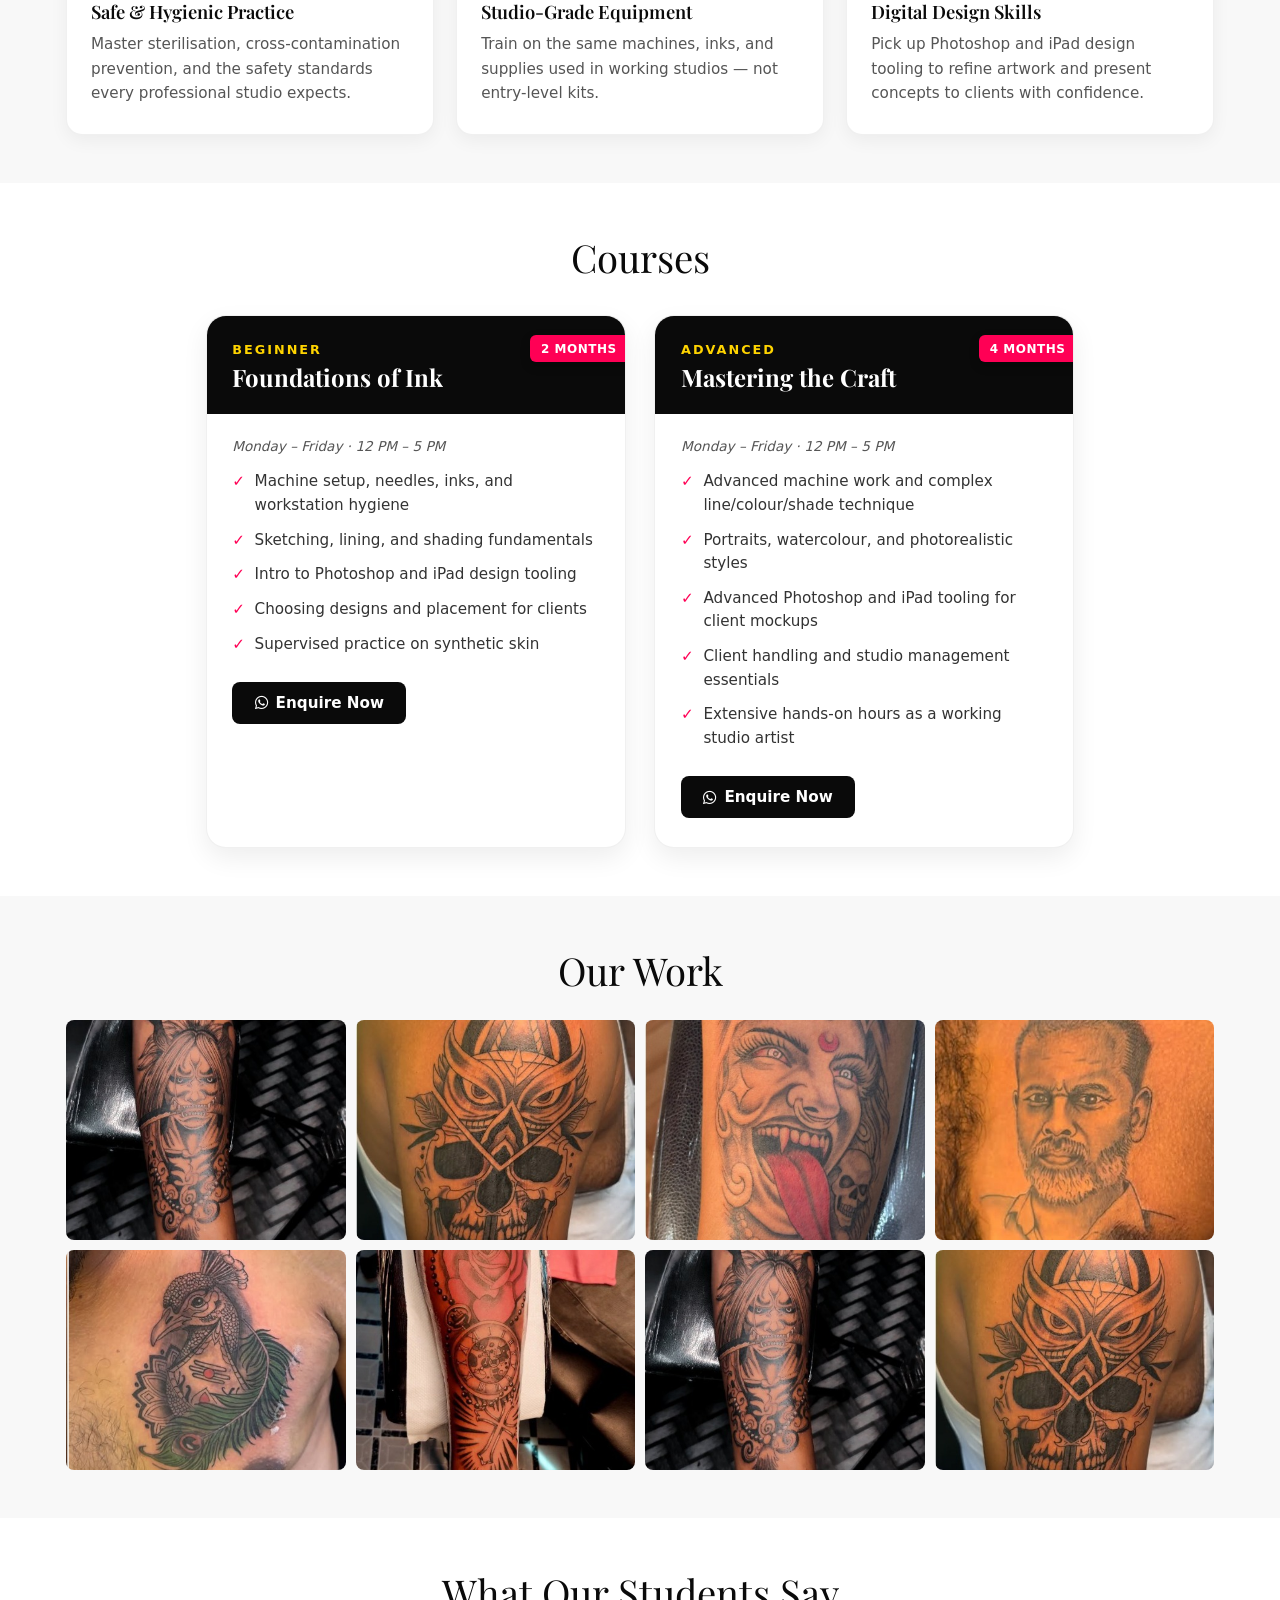
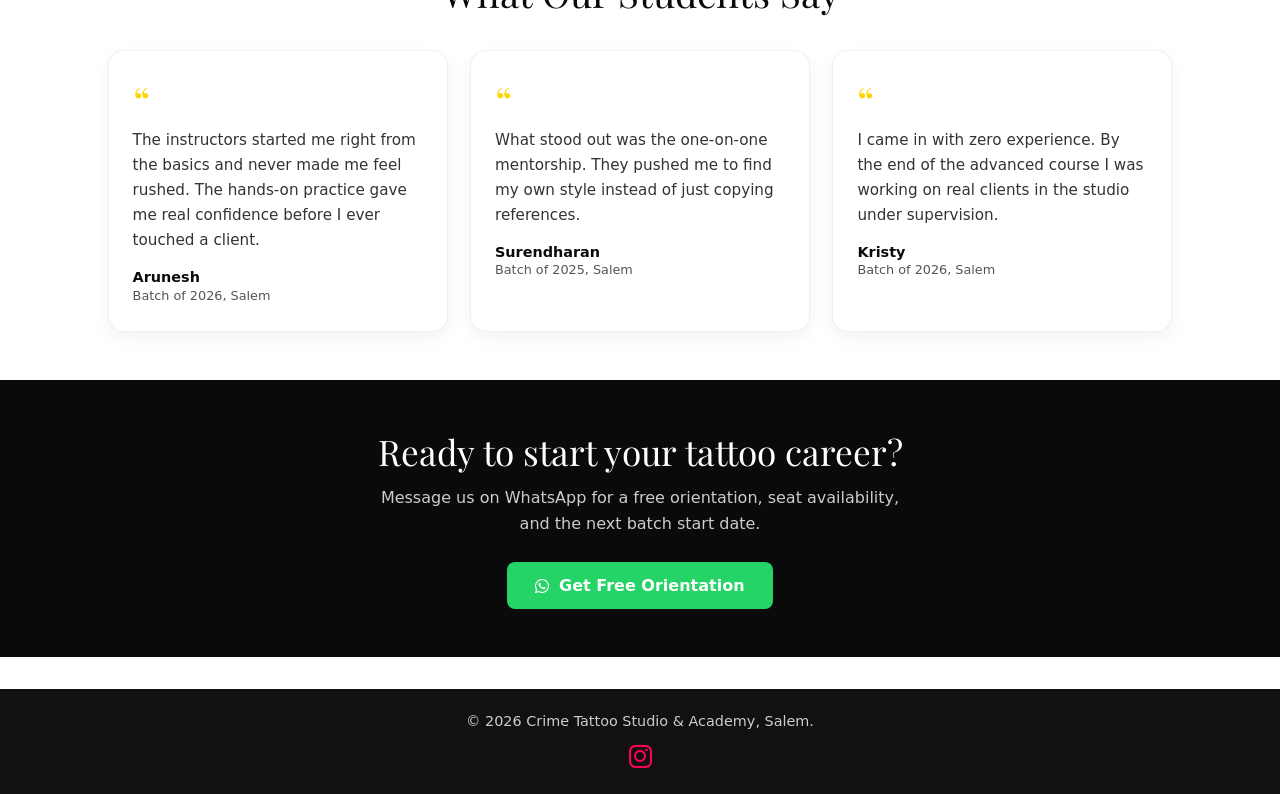
==== commit 1ba72c05: "add course page" ====
--- a/academy.html
+++ b/academy.html
@@ -192,8 +192,7 @@
 
     <!-- ---------------------------------------------------------------- student work gallery ---------------------------------------------------------------- -->
     <section class="content-section content-section-alt">
-        <h1 class="section-title">Student Work</h1>
-        <p class="placeholder-note">Placeholder gallery — replace with real student work photos</p>
+        <h1 class="section-title">Our Work</h1>
         <div class="student-work-grid">
             <img src="image/art-1.jpg" alt="Student tattoo work 1">
             <img src="image/art-2.jpeg" alt="Student tattoo work 2">
@@ -209,8 +208,6 @@
     <!-- ---------------------------------------------------------------- testimonials ---------------------------------------------------------------- -->
     <section class="content-section">
         <h1 class="section-title">What Our Students Say</h1>
-        <p class="placeholder-note">Placeholder quotes — replace with real student testimonials</p>
-
         <div class="testimonial-grid">
             <div class="testimonial-card">
                 <p class="quote-mark">&ldquo;</p>
--- a/css/index.css.css
+++ b/css/index.css.css
@@ -627,6 +627,10 @@
   margin: 0;
 }
 
+footer div {
+  margin-top: 0.9rem;
+}
+
 /* ==========================================================================
    Tattoo Academy page
    ========================================================================== */
